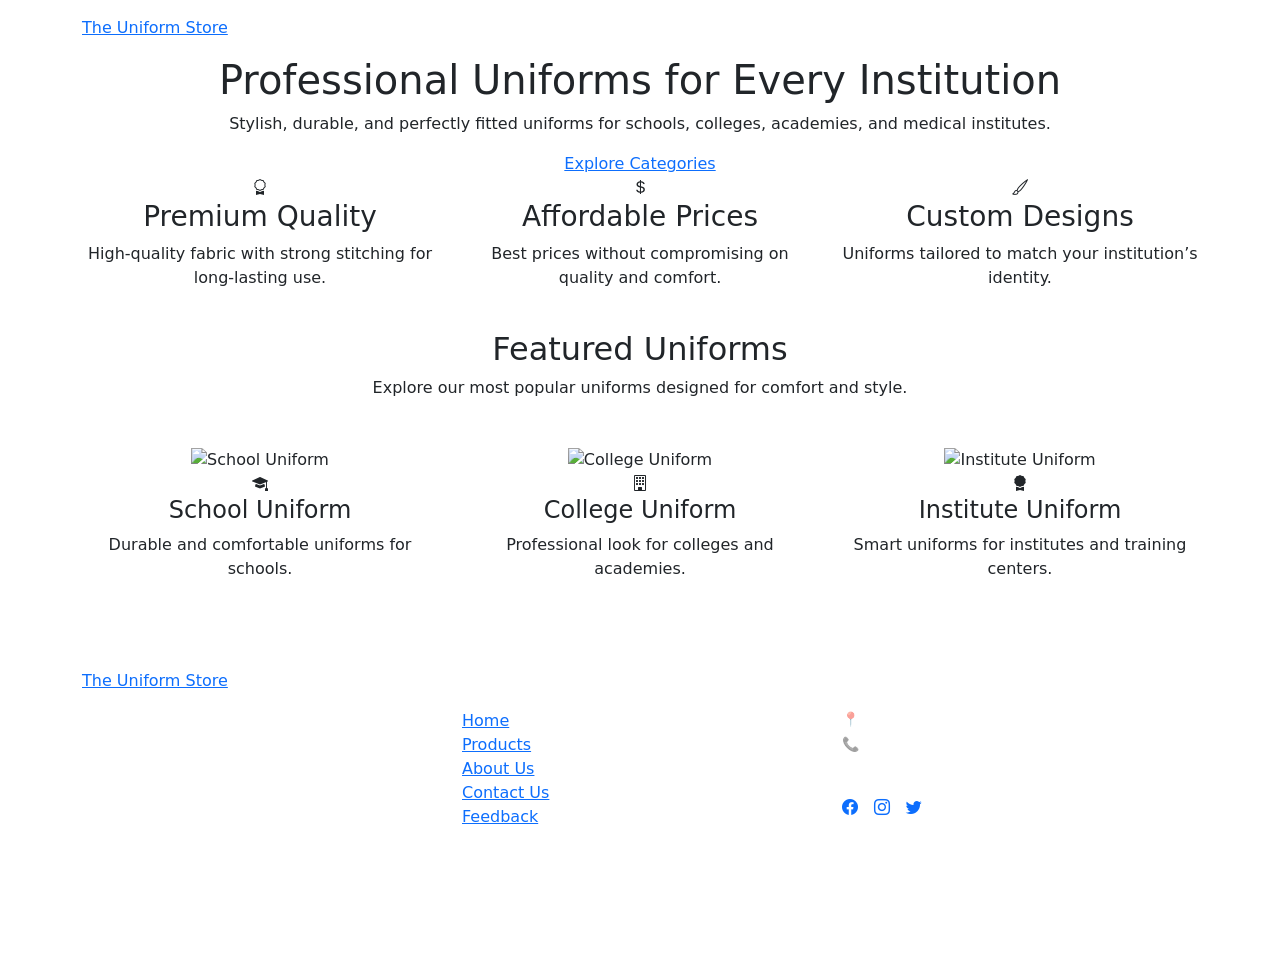
==== index.html @ 37f3be3e "Add files via upload" ====
<!DOCTYPE html>
<html lang="en">
<head>
  <meta charset="UTF-8" />
  <meta name="viewport" content="width=device-width, initial-scale=1.0" />
  <title>My Uniform Store</title>

  <!-- Bootstrap -->
  <link rel="stylesheet" href="https://cdn.jsdelivr.net/npm/bootstrap@5.3.2/dist/css/bootstrap.min.css">

  <!-- Bootstrap Icons -->
  <link rel="stylesheet" href="https://cdn.jsdelivr.net/npm/bootstrap-icons@1.11.1/font/bootstrap-icons.css">

  <!-- Custom CSS -->
  <link rel="stylesheet" href="/style.Css/home.css">
</head>

<body>

<!-- ================= HEADER ================= -->
<header class="main-header">
  <div class="container">
    <nav class="navbar navbar-expand-lg navbar-dark">

       <!-- Logo -->
      <a href="/index.html" class="text-logo">
  <span class="logo-main">The Uniform Store</span>
</a>

      <!-- Mobile Toggle Button -->
      <button class="navbar-toggler" type="button" data-bs-toggle="collapse"
        data-bs-target="#mainNavbar" aria-controls="mainNavbar"
        aria-expanded="false" aria-label="Toggle navigation">
        <span class="navbar-toggler-icon"></span>
      </button>

      <!-- Menu -->
      <div class="collapse navbar-collapse" id="mainNavbar">
        <ul class="navbar-nav ms-auto">

          <li class="nav-item">
            <a class="nav-link" href="/index.html">Home</a>
          </li>

          <li class="nav-item dropdown">
            <a class="nav-link dropdown-toggle" href="#" data-bs-toggle="dropdown">
              Products
            </a>
            <ul class="dropdown-menu">
              <li><a class="dropdown-item" href="/shirt.html">Shirts</a></li>
              <li><a class="dropdown-item" href="/skirt.html">Skirts</a></li>
              <li><a class="dropdown-item" href="/forck.html">Frocks</a></li>
              <li><a class="dropdown-item" href="/PTshirts.html">P.T T-Shirts</a></li>
              <li><a class="dropdown-item" href="/PTshort.html">P.T Shorts</a></li>
              <li><a class="dropdown-item" href="/pants.html">Track Pants</a></li>
              <li><a class="dropdown-item" href="/belt.html">Belts</a></li>
              <li><a class="dropdown-item" href="/ties.html">Ties</a></li>
              <li><a class="dropdown-item" href="/socks.html">Socks</a></li>
            </ul>
          </li>

          <li class="nav-item"><a class="nav-link" href="/about.html">About Us</a></li>
          <li class="nav-item"><a class="nav-link" href="/contact.html">Contact Us</a></li>
          <li class="nav-item"><a class="nav-link" href="/feedback.html">Feedback</a></li>

        </ul>
      </div>
    </nav>
  </div>
</header>

<!-- ================= PAGE CONTENT ================= -->
<!-- ================= HERO SECTION ================= -->
<section class="hero">
  <div class="hero-overlay">
    <div class="container text-center">
      <h1>Professional Uniforms for Every Institution</h1>
      <p>
        Stylish, durable, and perfectly fitted uniforms for schools, colleges,
        academies, and medical institutes.
      </p>
      <a href="categories.html" class="hero-btn">Explore Categories</a>
    </div>
  </div>
</section>

<!-- ================= HIGHLIGHTS ================= -->
<section class="highlights">
  <div class="container">
    <div class="row text-center">

      <div class="col-md-4 mb-4">
        <div class="highlight-box">
          <div class="icon">
            <i class="bi bi-award"></i>
          </div>
          <h3>Premium Quality</h3>
          <p>High-quality fabric with strong stitching for long-lasting use.</p>
        </div>
      </div>

      <div class="col-md-4 mb-4">
        <div class="highlight-box">
          <div class="icon">
            <i class="bi bi-currency-dollar"></i>
          </div>
          <h3>Affordable Prices</h3>
          <p>Best prices without compromising on quality and comfort.</p>
        </div>
      </div>

      <div class="col-md-4 mb-4">
        <div class="highlight-box">
          <div class="icon">
            <i class="bi bi-brush"></i>
          </div>
          <h3>Custom Designs</h3>
          <p>Uniforms tailored to match your institution’s identity.</p>
        </div>
      </div>

    </div>
  </div>
</section>


<!-- ================= FEATURED PRODUCTS ================= -->
<section class="featured-products">
  <div class="container text-center">

    <h2 class="section-title">Featured Uniforms</h2>
    <p class="section-subtitle">
      Explore our most popular uniforms designed for comfort and style.
    </p>

    <div class="row mt-5">

      <!-- School Uniform -->
      <div class="col-md-4 mb-4">
        <div class="product-card">
          <div class="product-image">
            <img src="/images/school uniform new.png" alt="School Uniform">
          </div>
          <div class="product-content">
            <i class="bi bi-mortarboard-fill"></i>
            <h4>School Uniform</h4>
            <p>Durable and comfortable uniforms for schools.</p>
          </div>
        </div>
      </div>

      <!-- College Uniform -->
      <div class="col-md-4 mb-4">
        <div class="product-card">
          <div class="product-image">
            <img src="/images/college uniform.png" alt="College Uniform">
          </div>
          <div class="product-content">
            <i class="bi bi-building"></i>
            <h4>College Uniform</h4>
            <p>Professional look for colleges and academies.</p>
          </div>
        </div>
      </div>

      <!-- Institute Uniform -->
      <div class="col-md-4 mb-4">
        <div class="product-card">
          <div class="product-image">
            <img src="images/institue gown.png" alt="Institute Uniform">
          </div>
          <div class="product-content">
            <i class="bi bi-award-fill"></i>
            <h4>Institute Uniform</h4>
            <p>Smart uniforms for institutes and training centers.</p>
          </div>
        </div>
      </div>

    </div>
  </div>
</section>


<!-- ================= FOOTER ================= -->
<footer class="footer">
  <div class="container py-5">
    <div class="row">

      <!-- Footer Logo -->
      <div class="col-md-4 mb-4">
        <!-- Footer Text Logo -->
<a href="/index.html" class="footer-text-logo mb-3 d-inline-block">
  <span class="footer-logo-text">The Uniform Store</span>
</a>
        <p class="text-white-50 small">
          High-quality school uniforms with premium stitching and long-lasting comfort.
        </p>
      </div>

      <!-- Quick Links -->
      <div class="col-md-4 mb-4">
        <h5 class="fw-bold text-white mb-3">Quick Links</h5>
        <ul class="list-unstyled footer-links">
          <li><a href="#">Home</a></li>
          <li><a href="#">Products</a></li>
          <li><a href="#">About Us</a></li>
          <li><a href="#">Contact Us</a></li>
          <li><a href="#">Feedback</a></li>
        </ul>
      </div>

      <!-- Contact -->
      <div class="col-md-4 mb-4">
        <h5 class="fw-bold text-white mb-3">Contact</h5>
        <p class="text-white-50 small mb-1">📍 Karachi, Pakistan</p>
        <p class="text-white-50 small mb-1">📞 +92 300 0000000</p>
        <p class="text-white-50 small mb-3">✉ info@uniformstore.com</p>

        <div class="social-icons d-flex gap-3">
          <a href="#"><i class="bi bi-facebook"></i></a>
          <a href="#"><i class="bi bi-instagram"></i></a>
          <a href="#"><i class="bi bi-twitter"></i></a>
        </div>
      </div>

    </div>
  </div>

  <div class="footer-bottom text-center py-3">
    <p class="mb-0 text-white-50 small">
      © 2025 My Uniform Store — All Rights Reserved
    </p>
  </div>
</footer>

<!-- Bootstrap JS -->
<script src="https://cdn.jsdelivr.net/npm/bootstrap@5.3.2/dist/js/bootstrap.bundle.min.js"></script>

</body>
</html>
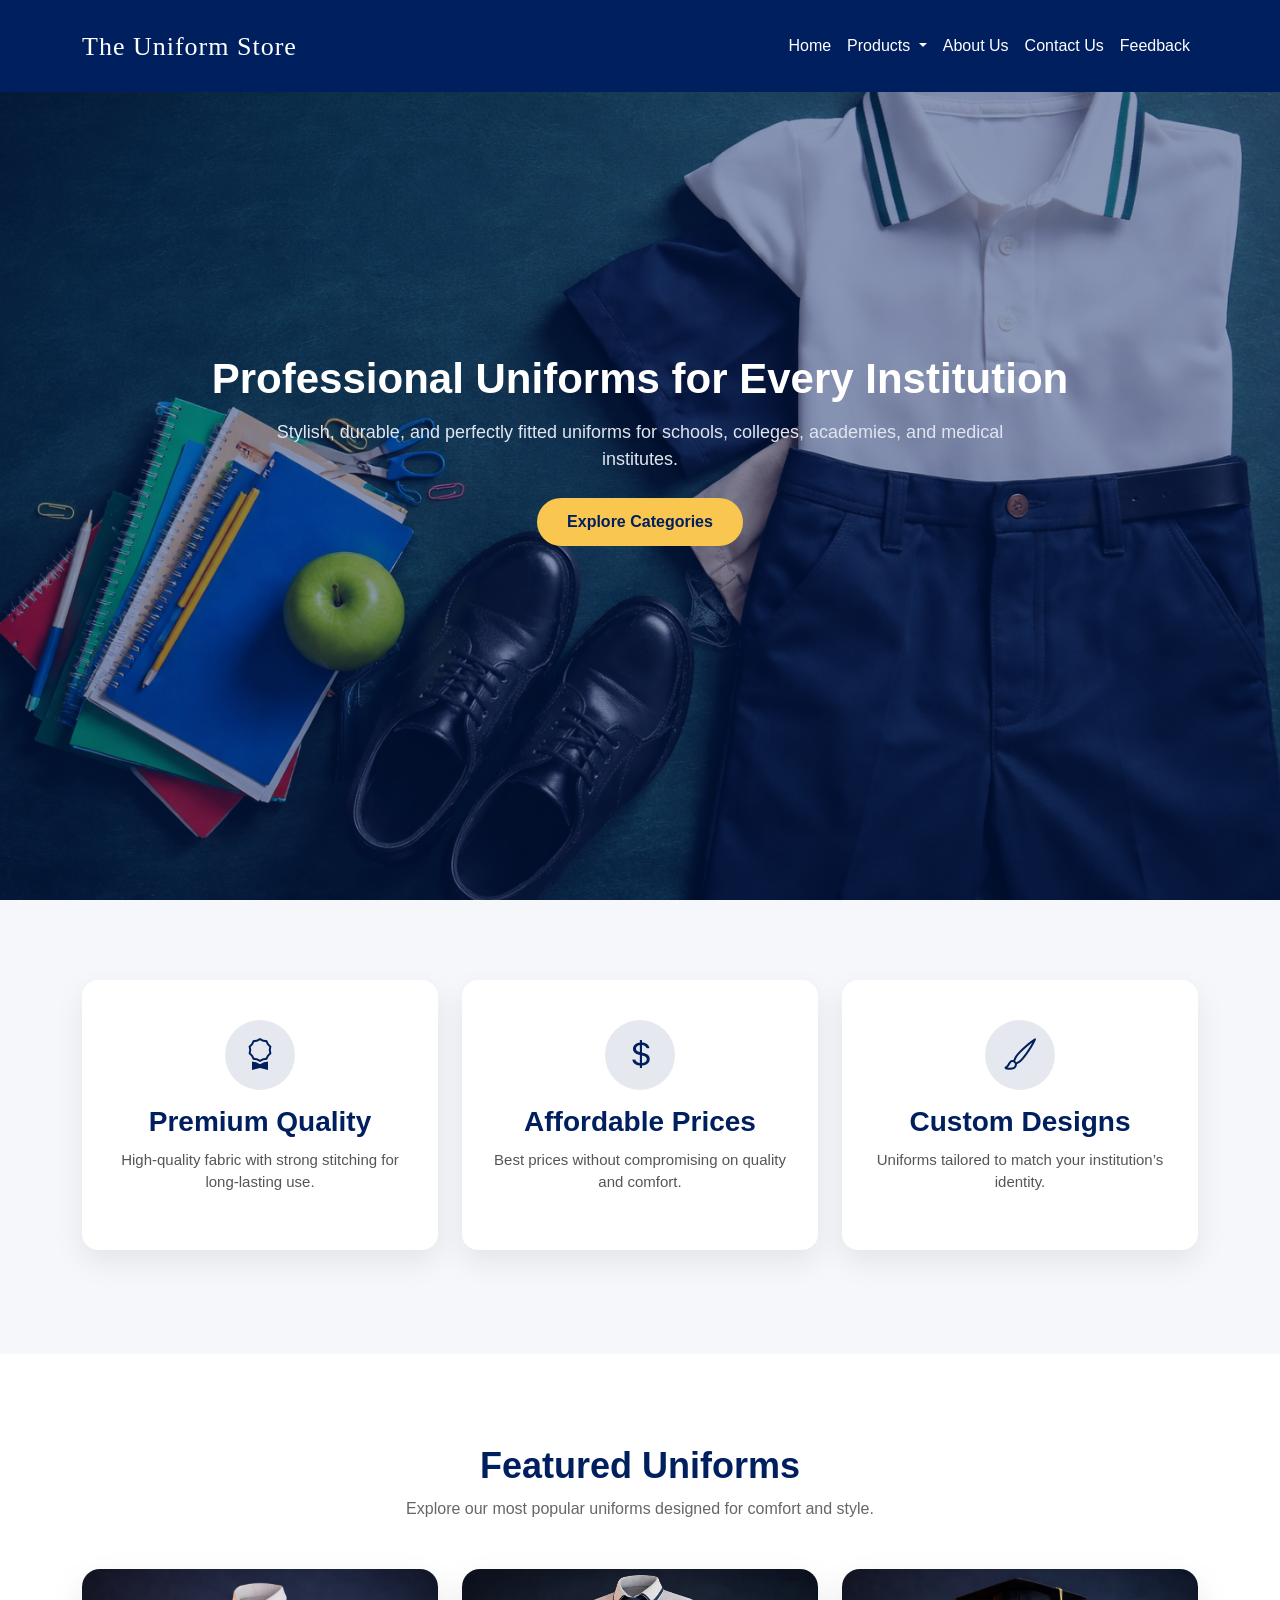
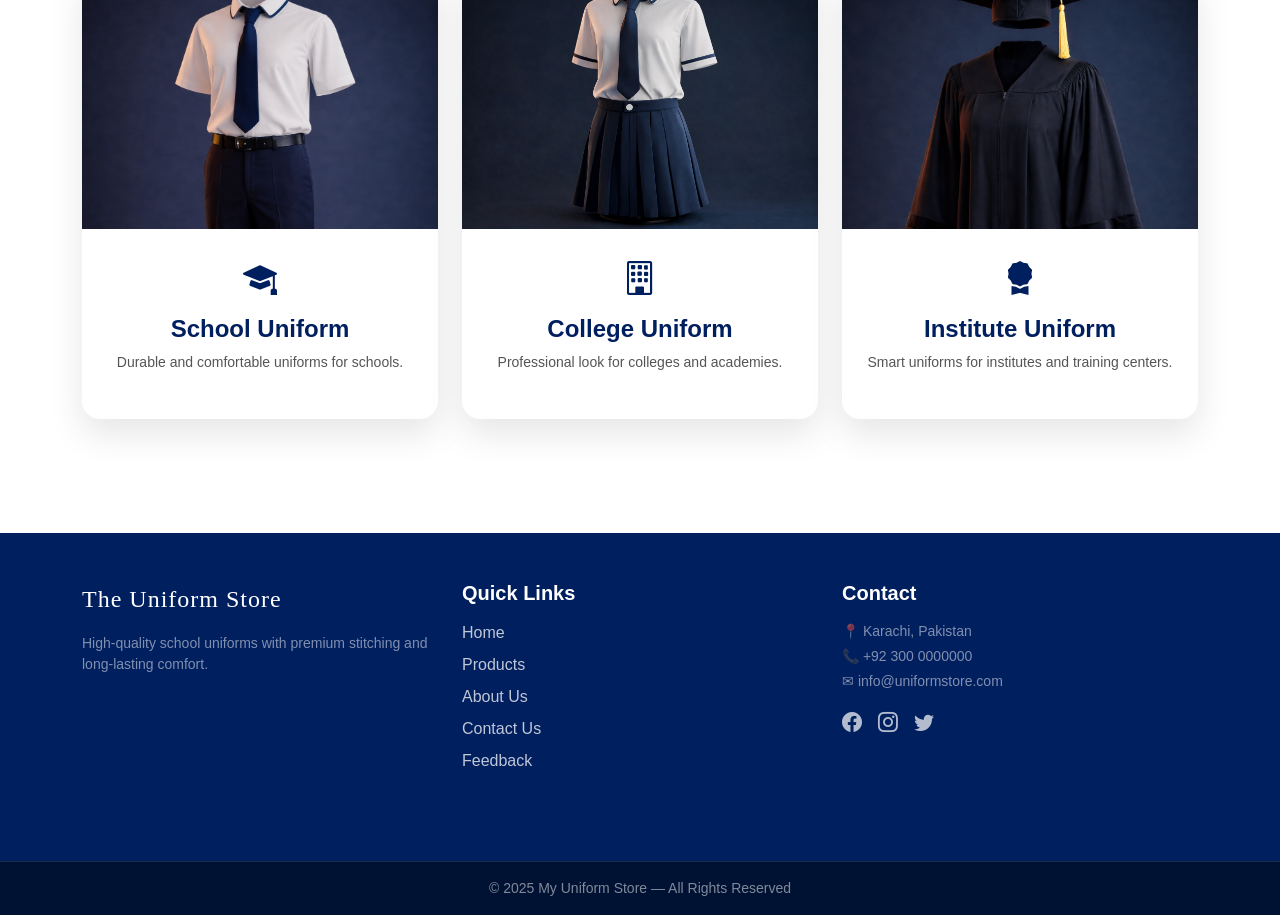
==== commit b8851b09: "Update index.html" ====
--- a/index.html
+++ b/index.html
@@ -12,7 +12,7 @@
   <link rel="stylesheet" href="https://cdn.jsdelivr.net/npm/bootstrap-icons@1.11.1/font/bootstrap-icons.css">
 
   <!-- Custom CSS -->
-  <link rel="stylesheet" href="/style.Css/home.css">
+  <link rel="stylesheet" href="style.Css/home.css">
 </head>
 
 <body>
--- a/style.Css/home.css
+++ b/style.Css/home.css
@@ -0,0 +1,450 @@
+body {
+  margin: 0;
+  padding: 0;
+  font-family: "Segoe UI", sans-serif;
+}
+
+/* ================= HEADER ================= */
+
+.main-header {
+  position: fixed;
+  top: 0;
+  width: 100%;
+  background: #001f5f;
+  padding: 18px 0;
+  z-index: 999;
+  transition: 0.35s ease;
+}
+
+/* ================= TEXT LOGO ================= */
+
+.text-logo {
+  text-decoration: none;
+  display: flex;
+  align-items: center;
+}
+
+.logo-main {
+  font-family: 'Pacifico', 'Segoe Script', cursive;
+  font-size: 26px;
+  font-weight: 400;
+  color: #ffffff;
+  letter-spacing: 1px;
+  white-space: nowrap;
+  transition: 0.3s ease;
+}
+
+/* Hover effect */
+.text-logo:hover .logo-main {
+  color: #f9c74f;
+}
+
+
+/* Navbar */
+.navbar-nav .nav-link {
+  color: white !important;
+  font-weight: 500;
+  padding: 8px 14px;
+}
+
+.navbar-nav .nav-link:hover {
+  color: #f9c74f !important;
+}
+
+/* Dropdown */
+.dropdown-menu {
+  border-radius: 10px;
+}
+
+/* ================= CONTENT ================= */
+
+body {
+  margin: 0;
+  font-family: "Segoe UI", sans-serif;
+}
+
+/* ================= HERO ================= */
+
+.hero {
+  height: 100vh;
+  background: url("/images/home\ banner.png") center/cover no-repeat;
+  position: relative;
+}
+
+.hero-overlay {
+ background: rgba(0, 31, 95, 0.45);
+  height: 100%;
+  display: flex;
+  align-items: center;
+}
+
+.hero h1 {
+  color: white;
+  font-size: 42px;
+  font-weight: 700;
+  margin-bottom: 15px;
+}
+
+.hero p {
+  color: #e0e6f0;
+  font-size: 18px;
+  max-width: 750px;
+  margin: auto;
+}
+
+.hero-btn {
+  display: inline-block;
+  margin-top: 25px;
+  padding: 12px 30px;
+  background: #f9c74f;
+  color: #001f5f;
+  text-decoration: none;
+  font-weight: 600;
+  border-radius: 30px;
+  transition: 0.3s;
+}
+
+.hero-btn:hover {
+  background: white;
+}
+
+/* ================= HIGHLIGHTS ================= */
+
+.highlights {
+  padding: 80px 0;
+  background: #f5f7fa;
+}
+
+.highlight-box {
+  background: white;
+  padding: 40px 25px;
+  border-radius: 16px;
+  position: relative;
+  overflow: hidden;
+  box-shadow: 0 12px 30px rgba(0,0,0,0.08);
+  transition: 0.4s ease;
+}
+
+/* Animated Border */
+.highlight-box::before {
+  content: "";
+  position: absolute;
+  inset: 0;
+  border-radius: 16px;
+  border: 2px solid transparent;
+  background: linear-gradient(120deg, #001f5f, #f9c74f) border-box;
+  -webkit-mask:
+    linear-gradient(#fff 0 0) padding-box,
+    linear-gradient(#fff 0 0);
+  -webkit-mask-composite: xor;
+  mask-composite: exclude;
+  opacity: 0;
+  transition: 0.4s;
+}
+
+.highlight-box:hover::before {
+  opacity: 1;
+}
+
+/* Hover lift */
+.highlight-box:hover {
+  transform: translateY(-12px);
+}
+
+/* Icon */
+.highlight-box .icon {
+  width: 70px;
+  height: 70px;
+  margin: 0 auto 15px;
+  border-radius: 50%;
+  background: rgba(0,31,95,0.1);
+  display: flex;
+  align-items: center;
+  justify-content: center;
+  transition: 0.4s;
+}
+
+.highlight-box i {
+  font-size: 32px;
+  color: #001f5f;
+}
+
+/* Icon animation */
+.highlight-box:hover .icon {
+  background: #001f5f;
+}
+
+.highlight-box:hover i {
+  color: #f9c74f;
+}
+
+/* Text */
+.highlight-box h3 {
+  color: #001f5f;
+  font-weight: 600;
+  margin-bottom: 10px;
+}
+
+.highlight-box p {
+  color: #555;
+  font-size: 15px;
+}
+
+
+/* ================= PRODUCTS ================= */
+
+/* ================= FEATURED PRODUCTS ================= */
+
+.featured-products {
+  padding: 90px 0;
+  background: #ffffff;
+}
+
+.section-title {
+  font-size: 36px;
+  font-weight: 700;
+  color: #001f5f;
+}
+
+.section-subtitle {
+  color: #666;
+  max-width: 650px;
+  margin: 10px auto 0;
+}
+
+/* Product Card */
+.product-card {
+  background: white;
+  border-radius: 18px;
+  overflow: hidden;
+  box-shadow: 0 15px 35px rgba(0,0,0,0.1);
+  transition: 0.4s ease;
+  position: relative;
+}
+
+.product-card:hover {
+  transform: translateY(-12px);
+}
+
+/* Image */
+.product-image img {
+  width: 100%;
+  height: 260px;
+  object-fit: cover;
+}
+
+/* Content */
+.product-content {
+  padding: 25px 20px 30px;
+}
+
+.product-content i {
+  font-size: 34px;
+  color: #001f5f;
+  margin-bottom: 10px;
+  display: inline-block;
+  transition: 0.3s;
+}
+
+.product-card:hover i {
+  color: #f9c74f;
+}
+
+.product-content h4 {
+  font-weight: 600;
+  color: #001f5f;
+  margin-bottom: 8px;
+}
+
+.product-content p {
+  font-size: 14px;
+  color: #555;
+}
+
+/* Animated Border */
+.product-card::after {
+  content: "";
+  position: absolute;
+  inset: 0;
+  border-radius: 18px;
+  border: 2px solid transparent;
+  background: linear-gradient(120deg, #001f5f, #f9c74f) border-box;
+  -webkit-mask:
+    linear-gradient(#fff 0 0) padding-box,
+    linear-gradient(#fff 0 0);
+  -webkit-mask-composite: xor;
+  mask-composite: exclude;
+  opacity: 0;
+  transition: 0.4s;
+}
+
+.product-card:hover::after {
+  opacity: 1;
+}
+
+
+/* ================= FOOTER ================= */
+
+.footer {
+  background: #001f5f;
+  color: white;
+}
+
+/* ================= FOOTER TEXT LOGO ================= */
+
+.footer-text-logo {
+  text-decoration: none;
+}
+
+.footer-logo-text {
+  font-family: 'Pacifico', 'Segoe Script', cursive;
+  font-size: 24px;
+  font-weight: 400;
+  color: #ffffff;
+  letter-spacing: 1px;
+  transition: 0.3s ease;
+}
+
+/* Hover */
+.footer-text-logo:hover .footer-logo-text {
+  color: #f9c74f;
+}
+
+
+.footer-links li {
+  margin-bottom: 8px;
+}
+
+.footer-links a {
+  color: rgba(255,255,255,0.75);
+  text-decoration: none;
+  transition: 0.3s;
+}
+
+.footer-links a:hover {
+  color: white;
+  padding-left: 6px;
+}
+
+/* Social Icons */
+.social-icons a {
+  font-size: 20px;
+  color: rgba(255,255,255,0.7);
+  transition: 0.3s;
+}
+
+.social-icons a:hover {
+  color: white;
+  transform: translateY(-4px);
+}
+
+/* Footer Bottom */
+.footer-bottom {
+  background: #001233;
+  border-top: 1px solid rgba(255,255,255,0.1);
+}
+
+
+/* ================= GENERAL / OVERFLOW SAFETY ================= */
+html, body {
+  max-width: 100%;
+  overflow-x: hidden;
+}
+
+img {
+  max-width: 100%;
+  height: auto;
+}
+
+/* ================= NAVBAR TOGGLER ================= */
+.navbar-toggler {
+  border: none;
+  padding: 4px 8px;
+}
+
+.navbar-toggler:focus {
+  box-shadow: none;
+}
+
+@media (max-width: 991px) {
+  .navbar-collapse {
+    background: #001f5f;
+    padding: 15px 10px;
+    border-radius: 10px;
+    margin-top: 12px;
+  }
+
+  .navbar-nav {
+    text-align: left;
+  }
+
+  .dropdown-menu {
+    background: #ffffff;
+  }
+}
+
+@media (max-width: 400px) {
+  .logo-main {
+    font-size: 20px;
+  }
+}
+
+/* ================= HERO RESPONSIVE ================= */
+@media (max-width: 1024px) {
+  .hero h1 {
+    font-size: 34px;
+  }
+
+  .hero p {
+    font-size: 16px;
+    padding: 0 15px;
+  }
+}
+
+@media (max-width: 767px) {
+  .hero {
+    height: 70vh;
+    min-height: 420px;
+  }
+
+  .hero h1 {
+    font-size: 26px;
+    line-height: 1.3;
+  }
+
+  .hero p {
+    font-size: 15px;
+    padding: 0 10px;
+  }
+
+  .hero-btn {
+    padding: 10px 24px;
+  }
+
+  .section-title {
+    font-size: 28px;
+  }
+
+  .highlights {
+    padding: 50px 0;
+  }
+
+  .featured-products {
+    padding: 60px 0;
+  }
+}
+
+/* ================= FOOTER RESPONSIVE ================= */
+@media (max-width: 767px) {
+  .footer .row > div {
+    text-align: center;
+  }
+
+  .footer .social-icons {
+    justify-content: center;
+  }
+
+  .footer-text-logo {
+    display: inline-block;
+  }
+}
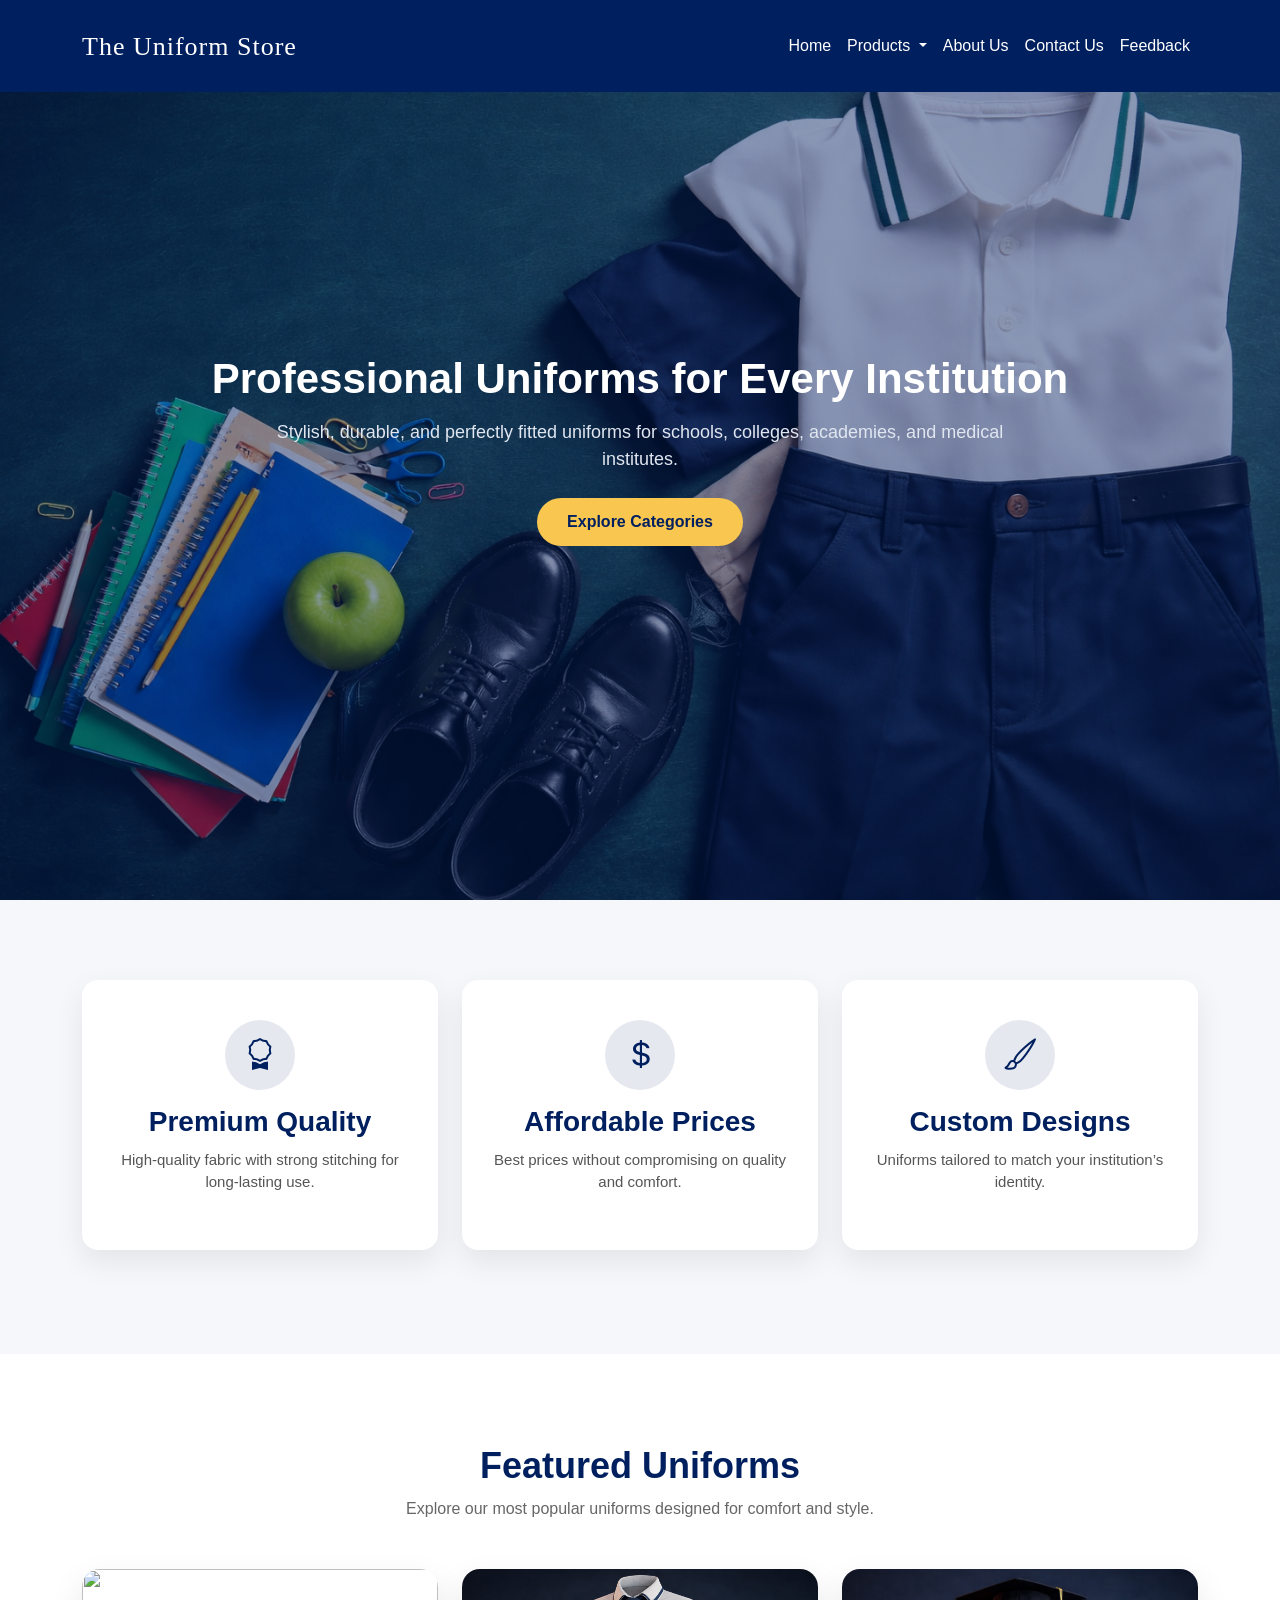
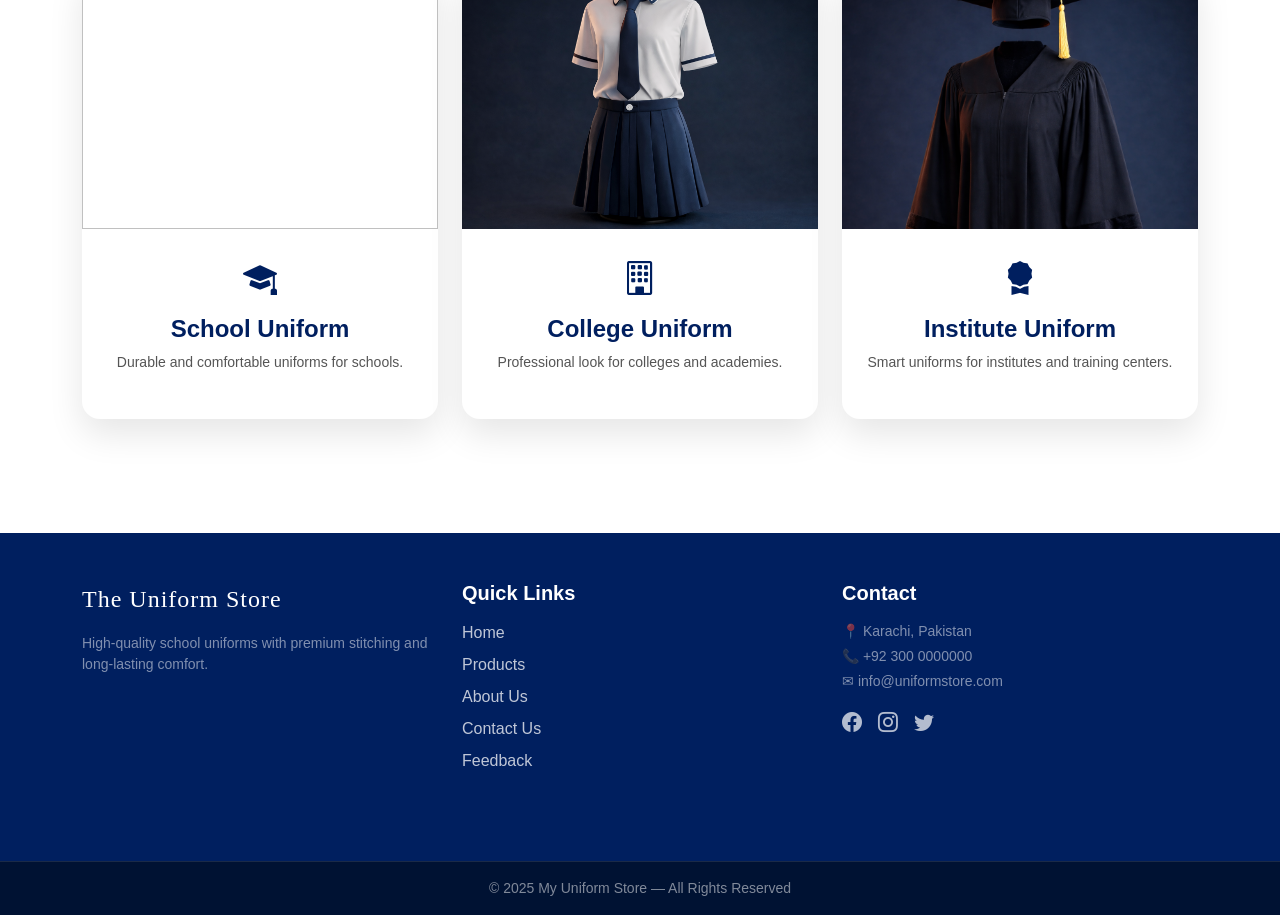
==== commit 12947ad3: "Update index.html" ====
--- a/index.html
+++ b/index.html
@@ -23,7 +23,7 @@
     <nav class="navbar navbar-expand-lg navbar-dark">
 
        <!-- Logo -->
-      <a href="/index.html" class="text-logo">
+      <a href="index.html" class="text-logo">
   <span class="logo-main">The Uniform Store</span>
 </a>
 
@@ -39,7 +39,7 @@
         <ul class="navbar-nav ms-auto">
 
           <li class="nav-item">
-            <a class="nav-link" href="/index.html">Home</a>
+            <a class="nav-link" href="index.html">Home</a>
           </li>
 
           <li class="nav-item dropdown">
@@ -47,21 +47,21 @@
               Products
             </a>
             <ul class="dropdown-menu">
-              <li><a class="dropdown-item" href="/shirt.html">Shirts</a></li>
-              <li><a class="dropdown-item" href="/skirt.html">Skirts</a></li>
-              <li><a class="dropdown-item" href="/forck.html">Frocks</a></li>
-              <li><a class="dropdown-item" href="/PTshirts.html">P.T T-Shirts</a></li>
-              <li><a class="dropdown-item" href="/PTshort.html">P.T Shorts</a></li>
-              <li><a class="dropdown-item" href="/pants.html">Track Pants</a></li>
-              <li><a class="dropdown-item" href="/belt.html">Belts</a></li>
-              <li><a class="dropdown-item" href="/ties.html">Ties</a></li>
-              <li><a class="dropdown-item" href="/socks.html">Socks</a></li>
+              <li><a class="dropdown-item" href="shirt.html">Shirts</a></li>
+              <li><a class="dropdown-item" href="skirt.html">Skirts</a></li>
+              <li><a class="dropdown-item" href="forck.html">Frocks</a></li>
+              <li><a class="dropdown-item" href="PTshirts.html">P.T T-Shirts</a></li>
+              <li><a class="dropdown-item" href="PTshort.html">P.T Shorts</a></li>
+              <li><a class="dropdown-item" href="pants.html">Track Pants</a></li>
+              <li><a class="dropdown-item" href="belt.html">Belts</a></li>
+              <li><a class="dropdown-item" href="ties.html">Ties</a></li>
+              <li><a class="dropdown-item" href="socks.html">Socks</a></li>
             </ul>
           </li>
 
-          <li class="nav-item"><a class="nav-link" href="/about.html">About Us</a></li>
-          <li class="nav-item"><a class="nav-link" href="/contact.html">Contact Us</a></li>
-          <li class="nav-item"><a class="nav-link" href="/feedback.html">Feedback</a></li>
+          <li class="nav-item"><a class="nav-link" href="about.html">About Us</a></li>
+          <li class="nav-item"><a class="nav-link" href="contact.html">Contact Us</a></li>
+          <li class="nav-item"><a class="nav-link" href="feedback.html">Feedback</a></li>
 
         </ul>
       </div>
@@ -139,7 +139,7 @@
       <div class="col-md-4 mb-4">
         <div class="product-card">
           <div class="product-image">
-            <img src="/images/school uniform new.png" alt="School Uniform">
+            <img src="images/school uniform new.png alt="School Uniform">
           </div>
           <div class="product-content">
             <i class="bi bi-mortarboard-fill"></i>
@@ -153,7 +153,7 @@
       <div class="col-md-4 mb-4">
         <div class="product-card">
           <div class="product-image">
-            <img src="/images/college uniform.png" alt="College Uniform">
+            <img src="images/college uniform.png" alt="College Uniform">
           </div>
           <div class="product-content">
             <i class="bi bi-building"></i>
@@ -190,7 +190,7 @@
       <!-- Footer Logo -->
       <div class="col-md-4 mb-4">
         <!-- Footer Text Logo -->
-<a href="/index.html" class="footer-text-logo mb-3 d-inline-block">
+<a href="index.html" class="footer-text-logo mb-3 d-inline-block">
   <span class="footer-logo-text">The Uniform Store</span>
 </a>
         <p class="text-white-50 small">
